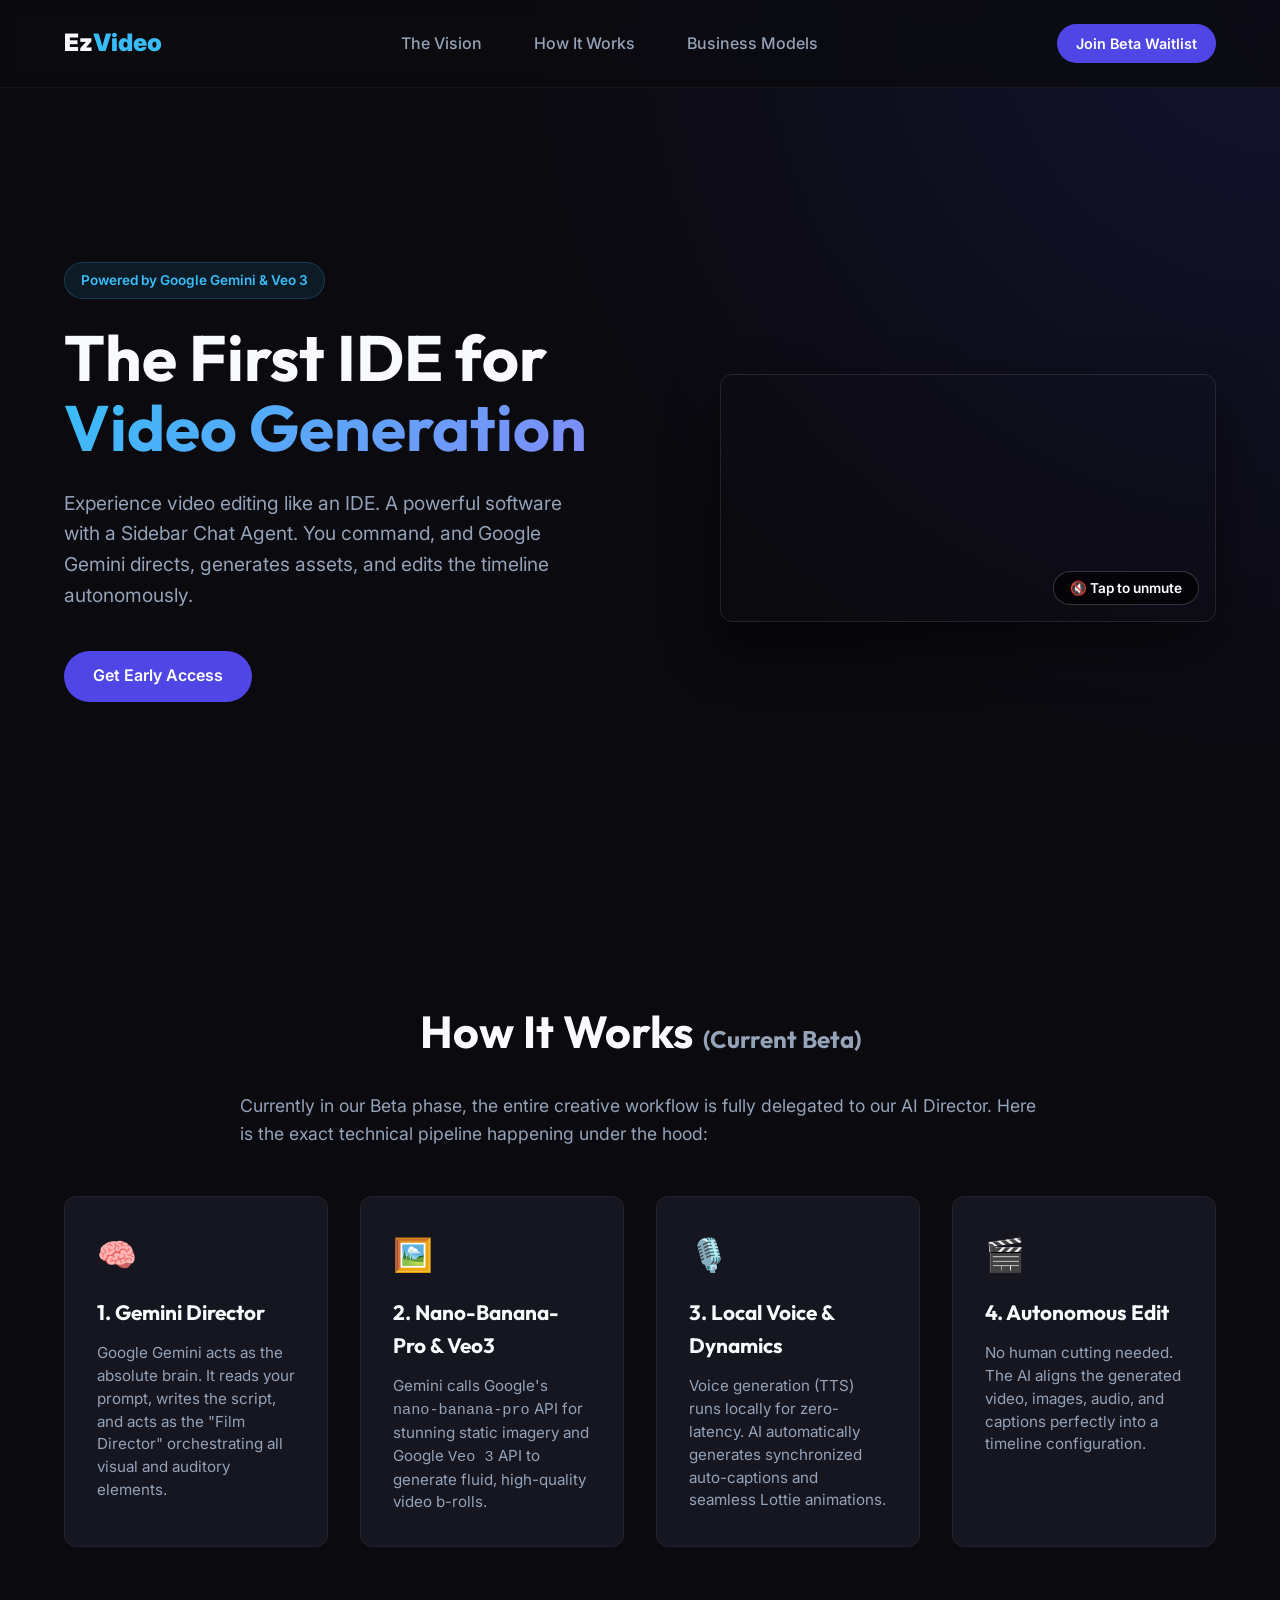
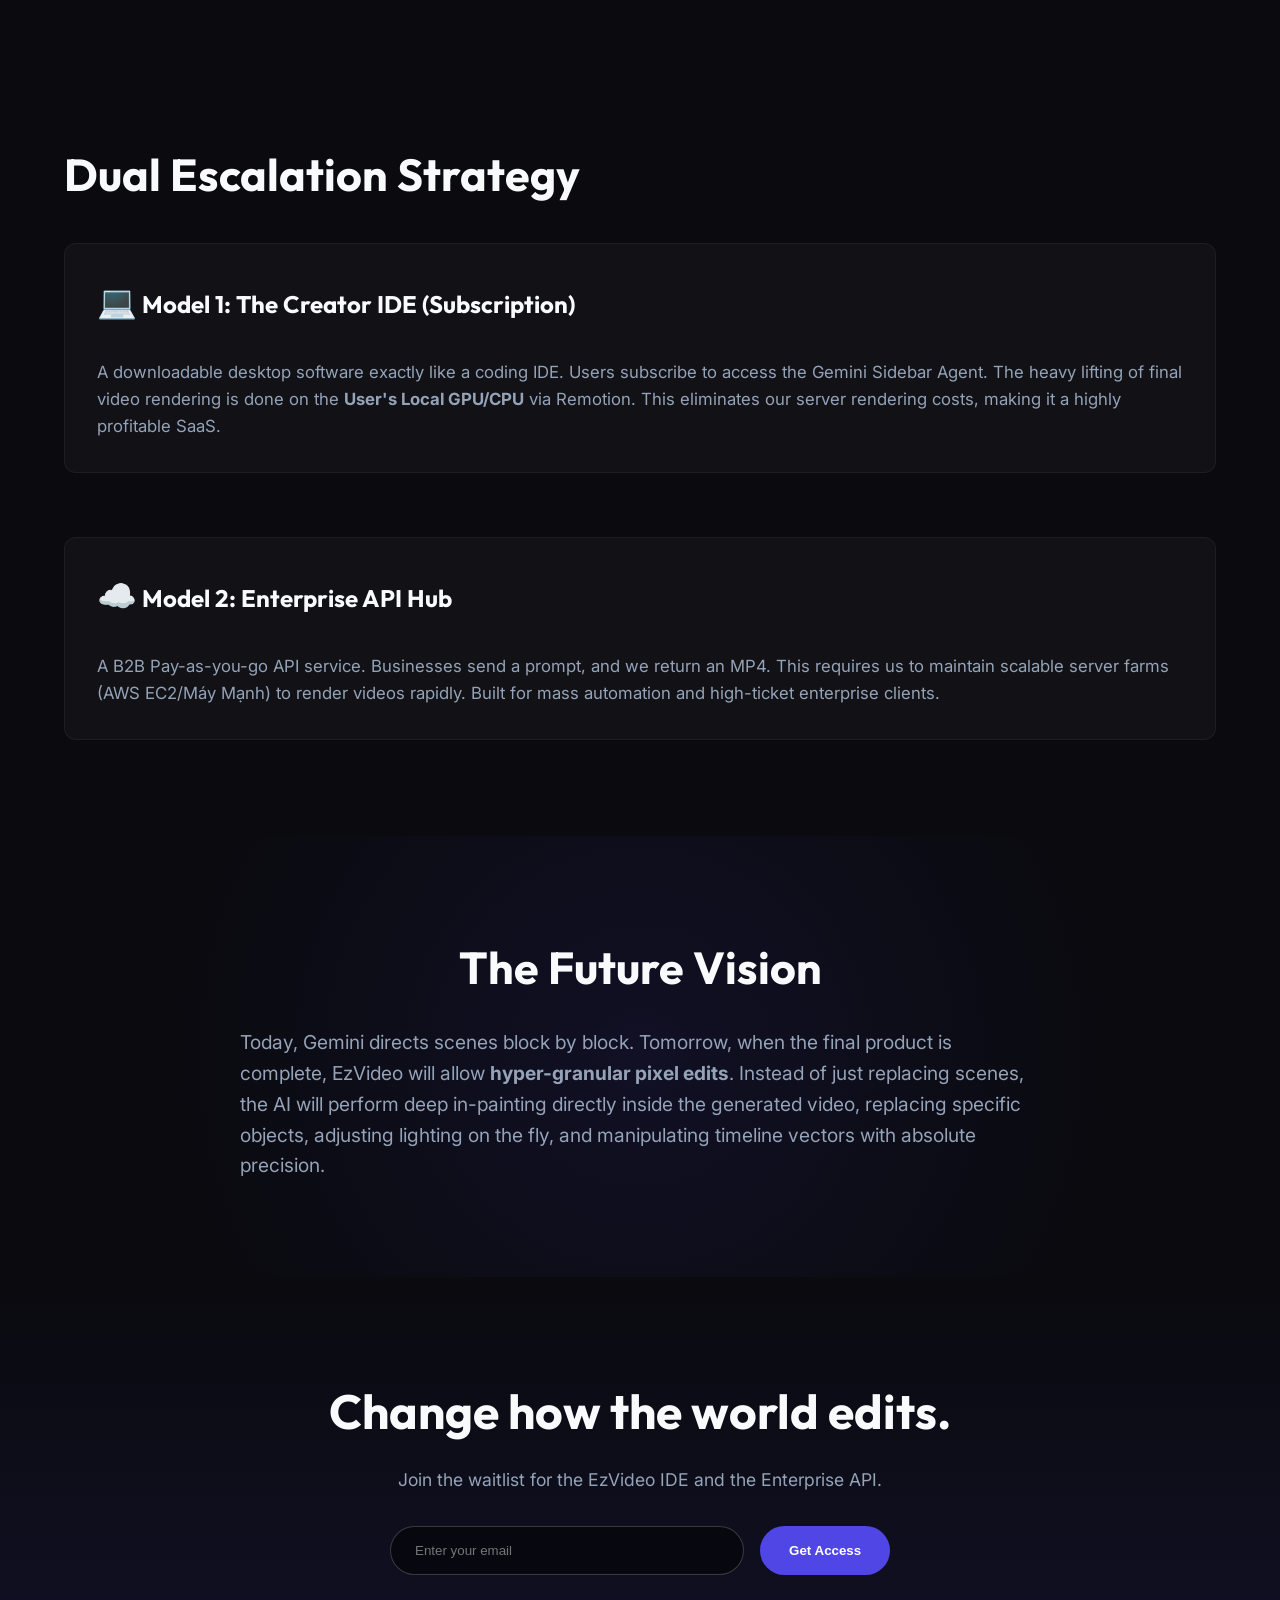
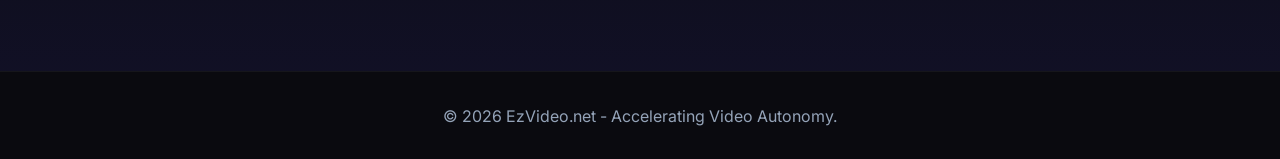
==== index.html @ f6817c43 "feat: EzVideo landing page with R2 CDN video" ====
<!DOCTYPE html>
<html lang="en">
<head>
    <meta charset="UTF-8">
    <meta name="viewport" content="width=device-width, initial-scale=1.0">
    <title>EzVideo | The Autonomous Video Editing Agent</title>
    <meta name="description" content="EzVideo is an AI-first IDE for video creation. Powered exactly by Google Gemini, Veo3, and Nano-Banana-Pro.">
    <link rel="stylesheet" href="style.css">
    <link href="https://fonts.googleapis.com/css2?family=Inter:wght@300;400;600;800&family=Outfit:wght@700;900&display=swap" rel="stylesheet">
</head>
<body>
    <nav class="navbar">
        <div class="logo">Ez<span>Video</span></div>
        <div class="nav-links">
            <a href="#vision">The Vision</a>
            <a href="#how-it-works">How It Works</a>
            <a href="#business">Business Models</a>
        </div>
        <a href="#download" class="btn-primary small">Join Beta Waitlist</a>
    </nav>

    <header class="hero">
        <div class="hero-content">
            <div class="badge">Powered by Google Gemini & Veo 3</div>
            <h1 class="hero-title">The First IDE for <span class="gradient-text">Video Generation</span></h1>
            <p class="hero-subtitle">Experience video editing like an IDE. A powerful software with a Sidebar Chat Agent. You command, and Google Gemini directs, generates assets, and edits the timeline autonomously.</p>
            <div class="hero-cta">
                <a href="#download" class="btn-primary">Get Early Access</a>
            </div>
        </div>
        <div class="hero-visual" style="max-width: 1000px; width: 100%; border-radius: 12px; overflow: hidden; box-shadow: 0 25px 50px rgba(0,0,0,0.5); border: 1px solid rgba(255,255,255,0.1); margin: 0 auto; display: block; margin-top: 2rem; position: relative;">
            <video id="pitchVideo" src="https://pub-db1451f7ad144271af23c9289cbafdad.r2.dev/ezvideo-pitch.mp4" autoplay loop muted playsinline style="width: 100%; height: auto; display: block;"></video>
            <!-- Click-to-unmute overlay -->
            <button id="muteToggle" onclick="toggleMute()" style="
                position: absolute;
                bottom: 16px;
                right: 16px;
                background: rgba(0,0,0,0.6);
                backdrop-filter: blur(8px);
                border: 1px solid rgba(255,255,255,0.2);
                color: #fff;
                padding: 8px 16px;
                border-radius: 20px;
                font-size: 0.85rem;
                font-family: 'Inter', sans-serif;
                font-weight: 600;
                cursor: pointer;
                display: flex;
                align-items: center;
                gap: 6px;
                transition: background 0.2s;
                z-index: 10;
            ">
                🔇 Tap to unmute
            </button>
        </div>
    </header>

    <!-- HOW IT WORKS (BETA) -->
    <section id="how-it-works" class="features">
        <h2 class="section-title">How It Works <span style="font-size:1.5rem; color:var(--text-muted);">(Current Beta)</span></h2>
        <p style="color: var(--text-muted); max-width: 800px; margin: 0 auto 3rem; font-size: 1.1rem;">
            Currently in our Beta phase, the entire creative workflow is fully delegated to our AI Director. Here is the exact technical pipeline happening under the hood:
        </p>
        <div class="feature-grid">
            <div class="feature-card">
                <div class="icon">🧠</div>
                <h3>1. Gemini Director</h3>
                <p>Google Gemini acts as the absolute brain. It reads your prompt, writes the script, and acts as the "Film Director" orchestrating all visual and auditory elements.</p>
            </div>
            <div class="feature-card">
                <div class="icon">🖼️</div>
                <h3>2. Nano-Banana-Pro & Veo3</h3>
                <p>Gemini calls Google's <code>nano-banana-pro</code> API for stunning static imagery and Google <code>Veo 3</code> API to generate fluid, high-quality video b-rolls.</p>
            </div>
            <div class="feature-card">
                <div class="icon">🎙️</div>
                <h3>3. Local Voice & Dynamics</h3>
                <p>Voice generation (TTS) runs locally for zero-latency. AI automatically generates synchronized auto-captions and seamless Lottie animations.</p>
            </div>
            <div class="feature-card">
                <div class="icon">🎬</div>
                <h3>4. Autonomous Edit</h3>
                <p>No human cutting needed. The AI aligns the generated video, images, audio, and captions perfectly into a timeline configuration.</p>
            </div>
        </div>
    </section>

    <!-- BUSINESS MODELS -->
    <section id="business" class="technology" style="flex-direction: column; align-items: flex-start;">
        <h2 class="section-title left" style="margin-bottom: 2rem;">Dual Escalation Strategy</h2>
        <div style="display: flex; gap: 4rem; width: 100%; flex-wrap: wrap;">
            <div class="tech-content" style="background: rgba(255,255,255,0.03); padding: 2rem; border-radius: 12px; border: 1px solid rgba(255,255,255,0.05);">
                <h3><span class="icon">💻</span> Model 1: The Creator IDE (Subscription)</h3>
                <p>A downloadable desktop software exactly like a coding IDE. Users subscribe to access the Gemini Sidebar Agent. The heavy lifting of final video rendering is done on the <strong>User's Local GPU/CPU</strong> via Remotion. This eliminates our server rendering costs, making it a highly profitable SaaS.</p>
            </div>
            <div class="tech-content" style="background: rgba(255,255,255,0.03); padding: 2rem; border-radius: 12px; border: 1px solid rgba(255,255,255,0.05);">
                <h3><span class="icon">☁️</span> Model 2: Enterprise API Hub</h3>
                <p>A B2B Pay-as-you-go API service. Businesses send a prompt, and we return an MP4. This requires us to maintain scalable server farms (AWS EC2/Máy Mạnh) to render videos rapidly. Built for mass automation and high-ticket enterprise clients.</p>
            </div>
        </div>
    </section>

    <!-- THE FUTURE VISION -->
    <section id="vision" class="features" style="background: radial-gradient(circle at center, rgba(79,70,229,0.1), transparent 70%);">
        <h2 class="section-title">The Future Vision</h2>
        <p style="color: var(--text-muted); max-width: 800px; margin: 0 auto; font-size: 1.2rem;">
            Today, Gemini directs scenes block by block. Tomorrow, when the final product is complete, EzVideo will allow <strong>hyper-granular pixel edits</strong>. Instead of just replacing scenes, the AI will perform deep in-painting directly inside the generated video, replacing specific objects, adjusting lighting on the fly, and manipulating timeline vectors with absolute precision.
        </p>
    </section>

    <!-- CTA -->
    <section id="download" class="cta-section">
        <h2>Change how the world edits.</h2>
        <p>Join the waitlist for the EzVideo IDE and the Enterprise API.</p>
        <form class="waitlist-form" onsubmit="event.preventDefault(); alert('We will contact you soon!');">
            <input type="email" placeholder="Enter your email" required>
            <button type="submit" class="btn-primary">Get Access</button>
        </form>
    </section>

    <footer>
        <p>&copy; 2026 EzVideo.net - Accelerating Video Autonomy.</p>
    </footer>

    <script src="script.js"></script>
</body>
</html>
---- style.css ----
:root {
    --bg-color: #0a0a0f;
    --surface-color: #161621;
    --primary-color: #4f46e5;
    --primary-hover: #6366f1;
    --text-main: #f8fafc;
    --text-muted: #94a3b8;
    --gradient-start: #38bdf8;
    --gradient-end: #818cf8;
}

* { margin: 0; padding: 0; box-sizing: border-box; }

body {
    font-family: 'Inter', sans-serif;
    background-color: var(--bg-color);
    color: var(--text-main);
    line-height: 1.6;
    overflow-x: hidden;
}

h1, h2, h3 { font-family: 'Outfit', sans-serif; }

.gradient-text {
    background: linear-gradient(135deg, var(--gradient-start), var(--gradient-end));
    -webkit-background-clip: text;
    -webkit-text-fill-color: transparent;
}

/* Navbar */
.navbar {
    display: flex; justify-content: space-between; align-items: center;
    padding: 1.5rem 5%; background: rgba(10, 10, 15, 0.8);
    backdrop-filter: blur(10px); position: fixed; width: 100%; z-index: 100;
    border-bottom: 1px solid rgba(255,255,255,0.05);
}
.logo { font-size: 1.5rem; font-weight: 900; }
.logo span { color: var(--gradient-start); }
.nav-links a { color: var(--text-muted); text-decoration: none; margin: 0 1.5rem; font-weight: 500; transition: 0.3s; }
.nav-links a:hover { color: var(--text-main); }

/* Buttons */
.btn-primary {
    background: var(--primary-color); color: white; padding: 0.8rem 1.8rem;
    border-radius: 50px; text-decoration: none; font-weight: 600; border: none; cursor: pointer; transition: 0.3s;
}
.btn-primary:hover { background: var(--primary-hover); box-shadow: 0 0 20px rgba(79, 70, 229, 0.4); }
.btn-secondary { background: rgba(255,255,255,0.1); color: white; padding: 0.8rem 1.8rem; border-radius: 50px; text-decoration: none; font-weight: 600; transition: 0.3s; }
.btn-secondary:hover { background: rgba(255,255,255,0.2); }
.btn-primary.small { padding: 0.5rem 1.2rem; font-size: 0.9rem; }

/* Hero */
.hero {
    min-height: 100vh; display: flex; align-items: center; justify-content: space-between;
    padding: 8rem 5% 4rem; gap: 4rem;
    background: radial-gradient(circle at top right, rgba(79, 70, 229, 0.15), transparent 50%);
}
.hero-content { flex: 1.2; }
.badge { display: inline-block; padding: 0.4rem 1rem; background: rgba(56, 189, 248, 0.1); color: var(--gradient-start); border-radius: 50px; font-size: 0.85rem; font-weight: 600; margin-bottom: 1.5rem; border: 1px solid rgba(56, 189, 248, 0.2); }
.hero-title { font-size: 4rem; line-height: 1.1; margin-bottom: 1.5rem; }
.hero-subtitle { font-size: 1.2rem; color: var(--text-muted); margin-bottom: 2.5rem; max-width: 90%; }
.hero-cta { display: flex; gap: 1rem; }
.hero-visual { flex: 1; perspective: 1000px; }

/* Mockup */
.software-mockup {
    background: #1e1e2d; border-radius: 12px; border: 1px solid rgba(255,255,255,0.1);
    box-shadow: 0 25px 50px -12px rgba(0,0,0,0.5); overflow: hidden;
    transform: rotateY(-5deg) rotateX(2deg); transition: 0.5s;
}
.software-mockup:hover { transform: rotateY(0) rotateX(0); }
.mockup-header { background: rgba(0,0,0,0.5); padding: 0.8rem 1rem; display: flex; align-items: center; gap: 0.5rem; border-bottom: 1px solid rgba(255,255,255,0.05); }
.dot { width: 12px; height: 12px; border-radius: 50%; }
.dot.red { background: #ff5f56; } .dot.yellow { background: #ffbd2e; } .dot.green { background: #27c93f; }
.mockup-title { color: #888; font-size: 0.8rem; margin-left: auto; margin-right: auto; font-family: monospace;}

.mockup-body { display: flex; height: 380px; }
.sidebar { width: 45%; background: rgba(0,0,0,0.2); border-right: 1px solid rgba(255,255,255,0.05); padding: 1rem; display: flex; flex-direction: column; gap: 1rem; overflow-y: auto;}
.chat-bubble { padding: 0.8rem; border-radius: 8px; font-size: 0.85rem; line-height: 1.4;}
.chat-bubble.ai { background: rgba(79, 70, 229, 0.15); color: #cbd5e1; border-left: 3px solid var(--primary-color);}
.chat-bubble.user { background: rgba(255,255,255,0.05); text-align: right; align-self: flex-end; color: #fff;}

.timeline-area { flex: 1; display: flex; flex-direction: column; background: #161621;}
.video-preview { flex: 2; background: #000; border-bottom: 1px solid rgba(255,255,255,0.05); display: flex; align-items: center; justify-content: center;}
.play-btn { width: 40px; height: 40px; background: rgba(255,255,255,0.2); border-radius: 50%; display: flex; align-items: center; justify-content: center; color: white; padding-left: 3px; cursor: pointer;}
.timeline-tracks { flex: 1.2; padding: 1rem; display: flex; flex-direction: column; gap: 0.8rem; background: rgba(0,0,0,0.3);}
.track { height: 24px; border-radius: 4px; background: rgba(255,255,255,0.05); width: 100%; position: relative; display: flex; align-items: center;}
.track span { font-size: 0.65rem; color: #fff; z-index: 2; position: absolute; left: 10px; opacity: 0.8;}
.track::after { content:''; position:absolute; height:100%; border-radius:4px; z-index: 1;}
.block-1::after { width: 80%; left: 5%; background: linear-gradient(90deg, #4f46e5, #818cf8); opacity: 0.5;}
.block-2::after { width: 60%; left: 15%; background: linear-gradient(90deg, #0ea5e9, #38bdf8); opacity: 0.5;}
.block-3::after { width: 90%; left: 0%; background: linear-gradient(90deg, #10b981, #34d399); opacity: 0.5;}

/* Sections */
.features, .technology { padding: 6rem 5%; }
.section-title { font-size: 2.8rem; margin-bottom: 1.5rem; text-align: center;}
.section-title.left { text-align: left; }

.feature-grid { display: grid; grid-template-columns: repeat(auto-fit, minmax(250px, 1fr)); gap: 2rem; }
.feature-card { background: var(--surface-color); padding: 2rem; border-radius: 12px; border: 1px solid rgba(255,255,255,0.05); transition: 0.3s; }
.feature-card:hover { transform: translateY(-5px); border-color: rgba(255,255,255,0.1); }
.icon { font-size: 2rem; margin-bottom: 1rem; display: inline-block;}
.feature-card h3 { font-size: 1.3rem; margin-bottom: 0.8rem; }
.feature-card p { color: var(--text-muted); font-size: 0.95rem; line-height: 1.5;}

.tech-content h3 { font-size: 1.5rem; margin-bottom: 1rem; color: var(--text-main);}
.tech-content p { color: var(--text-muted); font-size: 1.05rem;}

/* CTA */
.cta-section { padding: 6rem 5%; text-align: center; background: linear-gradient(0deg, rgba(79, 70, 229, 0.1) 0%, transparent 100%); }
.cta-section h2 { font-size: 3rem; margin-bottom: 1rem; }
.cta-section p { color: var(--text-muted); margin-bottom: 2rem; font-size: 1.1rem;}
.waitlist-form { display: flex; justify-content: center; gap: 1rem; max-width: 500px; margin: 0 auto; }
.waitlist-form input { flex: 1; padding: 1rem 1.5rem; border-radius: 50px; border: 1px solid rgba(255,255,255,0.2); background: rgba(0,0,0,0.5); color: white; outline: none; }
.waitlist-form input:focus { border-color: var(--primary-color); }

footer { text-align: center; padding: 2rem; border-top: 1px solid rgba(255,255,255,0.05); color: var(--text-muted); }

@media (max-width: 768px) {
    .hero { flex-direction: column; padding-top: 6rem;}
    .hero-title { font-size: 2.5rem; }
    .nav-links { display: none; }
    .software-mockup { transform: none; }
    .mockup-body { flex-direction: column; height: auto;}
    .sidebar { width: 100%; height: 250px;}
    .timeline-area { height: 300px;}
}
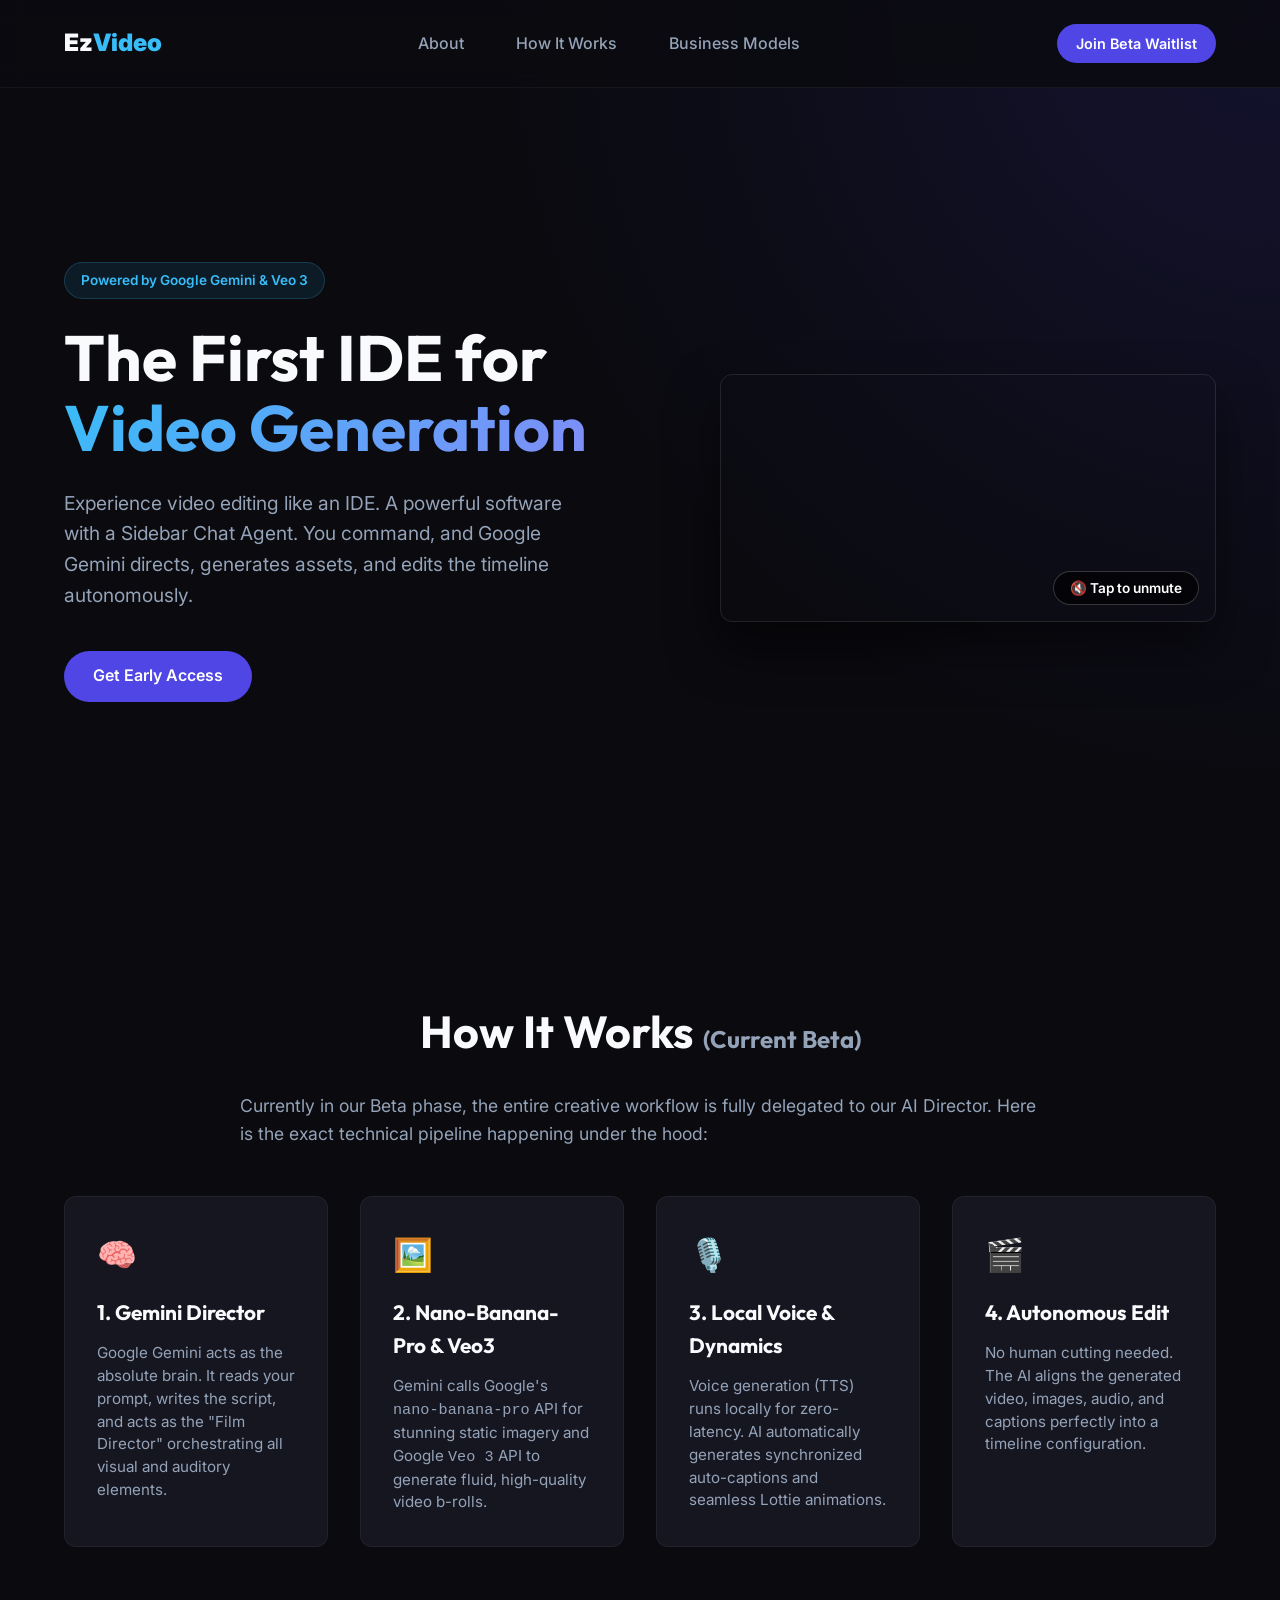
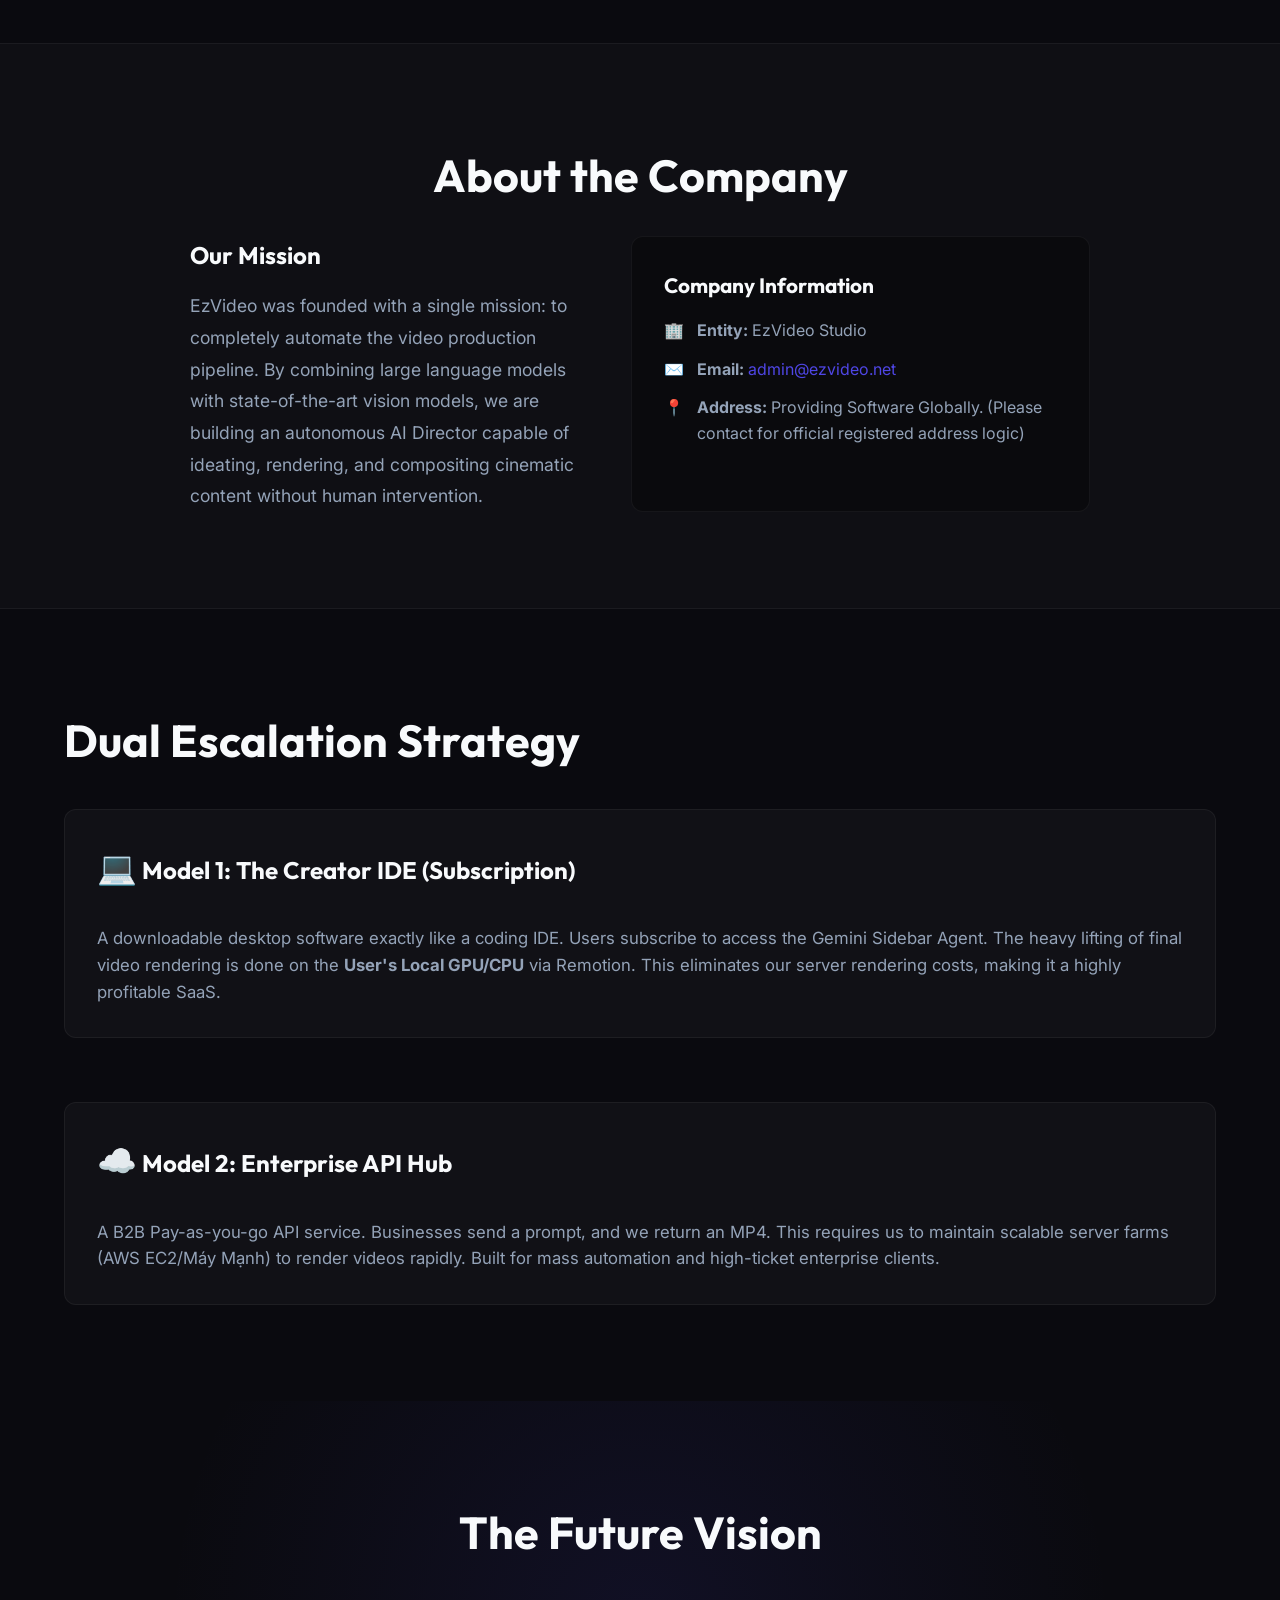
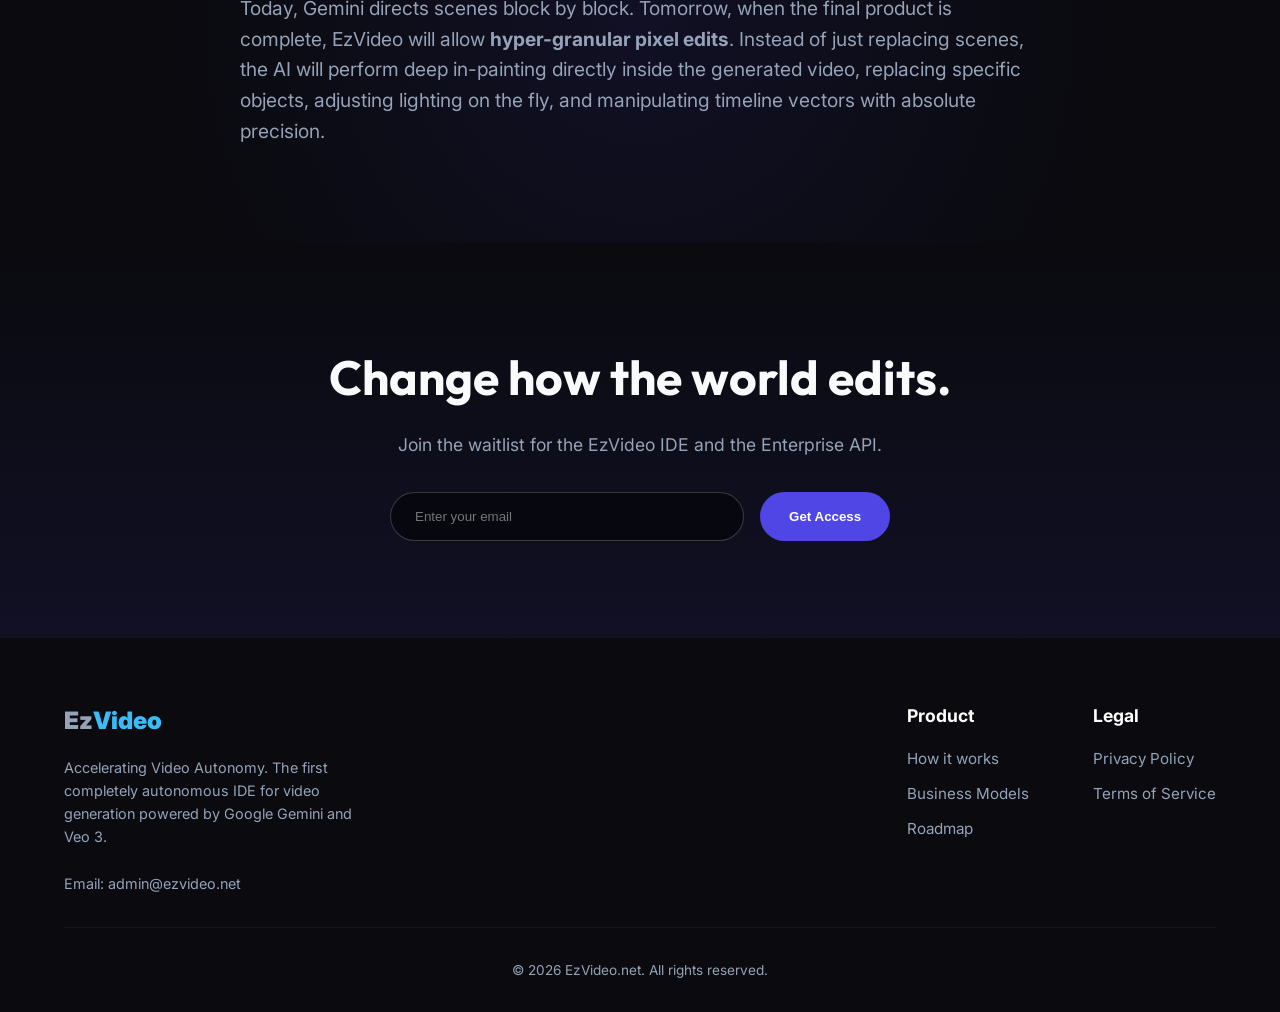
==== commit ea649975: "Update legal pages, company info and branding" ====
--- a/index.html
+++ b/index.html
@@ -12,7 +12,7 @@
     <nav class="navbar">
         <div class="logo">Ez<span>Video</span></div>
         <div class="nav-links">
-            <a href="#vision">The Vision</a>
+            <a href="#about">About</a>
             <a href="#how-it-works">How It Works</a>
             <a href="#business">Business Models</a>
         </div>
@@ -86,6 +86,36 @@
         </div>
     </section>
 
+    <!-- ABOUT THE COMPANY & CONTACT -->
+    <section id="about" class="features" style="background: rgba(255,255,255,0.02); border-top: 1px solid rgba(255,255,255,0.05); border-bottom: 1px solid rgba(255,255,255,0.05);">
+        <h2 class="section-title">About the Company</h2>
+        <div style="max-width: 900px; margin: 0 auto; display: flex; flex-wrap: wrap; gap: 3rem; justify-content: space-between;">
+            <div style="flex: 1; min-width: 300px;">
+                <h3 style="font-size: 1.5rem; margin-bottom: 1rem; color: var(--text-main);">Our Mission</h3>
+                <p style="color: var(--text-muted); font-size: 1.1rem; line-height: 1.8;">
+                    EzVideo was founded with a single mission: to completely automate the video production pipeline. By combining large language models with state-of-the-art vision models, we are building an autonomous AI Director capable of ideating, rendering, and compositing cinematic content without human intervention.
+                </p>
+            </div>
+            <div style="flex: 1; min-width: 300px; background: rgba(0,0,0,0.3); padding: 2rem; border-radius: 12px; border: 1px solid rgba(255,255,255,0.05);">
+                <h3 style="font-size: 1.3rem; margin-bottom: 1rem; color: var(--text-main);">Company Information</h3>
+                <ul style="list-style: none; padding: 0; display: flex; flex-direction: column; gap: 0.8rem; color: var(--text-muted); font-size: 1rem;">
+                    <li style="display: flex; gap: 0.8rem;">
+                        <span>🏢</span>
+                        <span><strong>Entity:</strong> EzVideo Studio</span>
+                    </li>
+                    <li style="display: flex; gap: 0.8rem;">
+                        <span>✉️</span>
+                        <span><strong>Email:</strong> <a href="mailto:admin@ezvideo.net" style="color: var(--primary-color); text-decoration: none;">admin@ezvideo.net</a></span>
+                    </li>
+                    <li style="display: flex; gap: 0.8rem;">
+                        <span>📍</span>
+                        <span><strong>Address:</strong> Providing Software Globally. (Please contact for official registered address logic)</span>
+                    </li>
+                </ul>
+            </div>
+        </div>
+    </section>
+
     <!-- BUSINESS MODELS -->
     <section id="business" class="technology" style="flex-direction: column; align-items: flex-start;">
         <h2 class="section-title left" style="margin-bottom: 2rem;">Dual Escalation Strategy</h2>
@@ -119,8 +149,38 @@
         </form>
     </section>
 
-    <footer>
-        <p>&copy; 2026 EzVideo.net - Accelerating Video Autonomy.</p>
+    <footer style="padding: 4rem 5% 2rem; border-top: 1px solid rgba(255,255,255,0.05); text-align: left;">
+        <div style="max-width: 1200px; margin: 0 auto; display: flex; flex-wrap: wrap; justify-content: space-between; gap: 2rem;">
+            <div style="flex: 1; min-width: 250px;">
+                <div class="logo" style="margin-bottom: 1rem;">Ez<span>Video</span></div>
+                <p style="color: var(--text-muted); font-size: 0.9rem; max-width: 300px;">
+                    Accelerating Video Autonomy. The first completely autonomous IDE for video generation powered by Google Gemini and Veo 3.
+                </p>
+                <div style="margin-top: 1.5rem; color: var(--text-muted); font-size: 0.9rem;">
+                    Email: admin@ezvideo.net
+                </div>
+            </div>
+            <div style="display: flex; gap: 4rem; flex-wrap: wrap;">
+                <div>
+                    <h4 style="color: white; margin-bottom: 1rem; font-size: 1.1rem;">Product</h4>
+                    <ul style="list-style: none; display: flex; flex-direction: column; gap: 0.6rem;">
+                        <li><a href="#how-it-works" style="color: var(--text-muted); text-decoration: none; font-size: 0.95rem;">How it works</a></li>
+                        <li><a href="#business" style="color: var(--text-muted); text-decoration: none; font-size: 0.95rem;">Business Models</a></li>
+                        <li><a href="#vision" style="color: var(--text-muted); text-decoration: none; font-size: 0.95rem;">Roadmap</a></li>
+                    </ul>
+                </div>
+                <div>
+                    <h4 style="color: white; margin-bottom: 1rem; font-size: 1.1rem;">Legal</h4>
+                    <ul style="list-style: none; display: flex; flex-direction: column; gap: 0.6rem;">
+                        <li><a href="privacy.html" style="color: var(--text-muted); text-decoration: none; font-size: 0.95rem;">Privacy Policy</a></li>
+                        <li><a href="terms.html" style="color: var(--text-muted); text-decoration: none; font-size: 0.95rem;">Terms of Service</a></li>
+                    </ul>
+                </div>
+            </div>
+        </div>
+        <div style="max-width: 1200px; margin: 2rem auto 0; padding-top: 2rem; border-top: 1px solid rgba(255,255,255,0.05); text-align: center; color: var(--text-muted); font-size: 0.85rem;">
+            &copy; 2026 EzVideo.net. All rights reserved.
+        </div>
     </footer>
 
     <script src="script.js"></script>
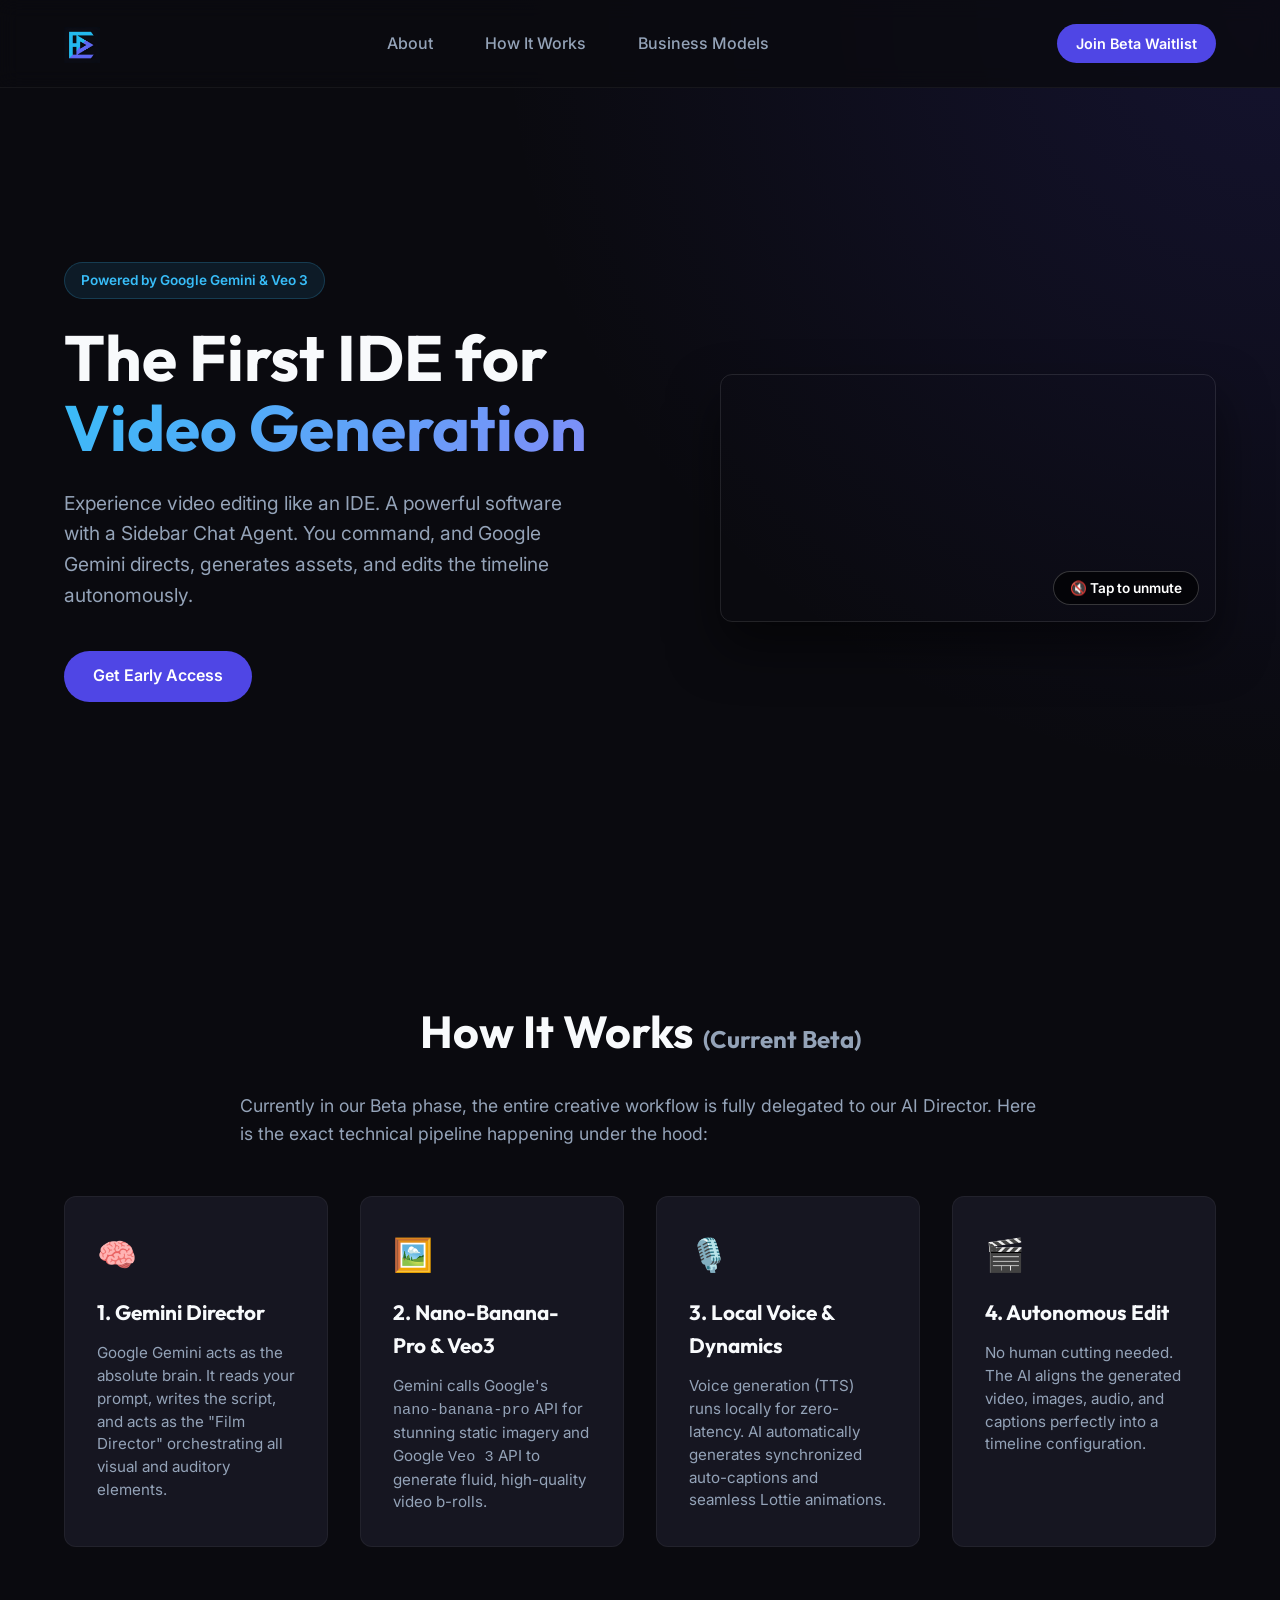
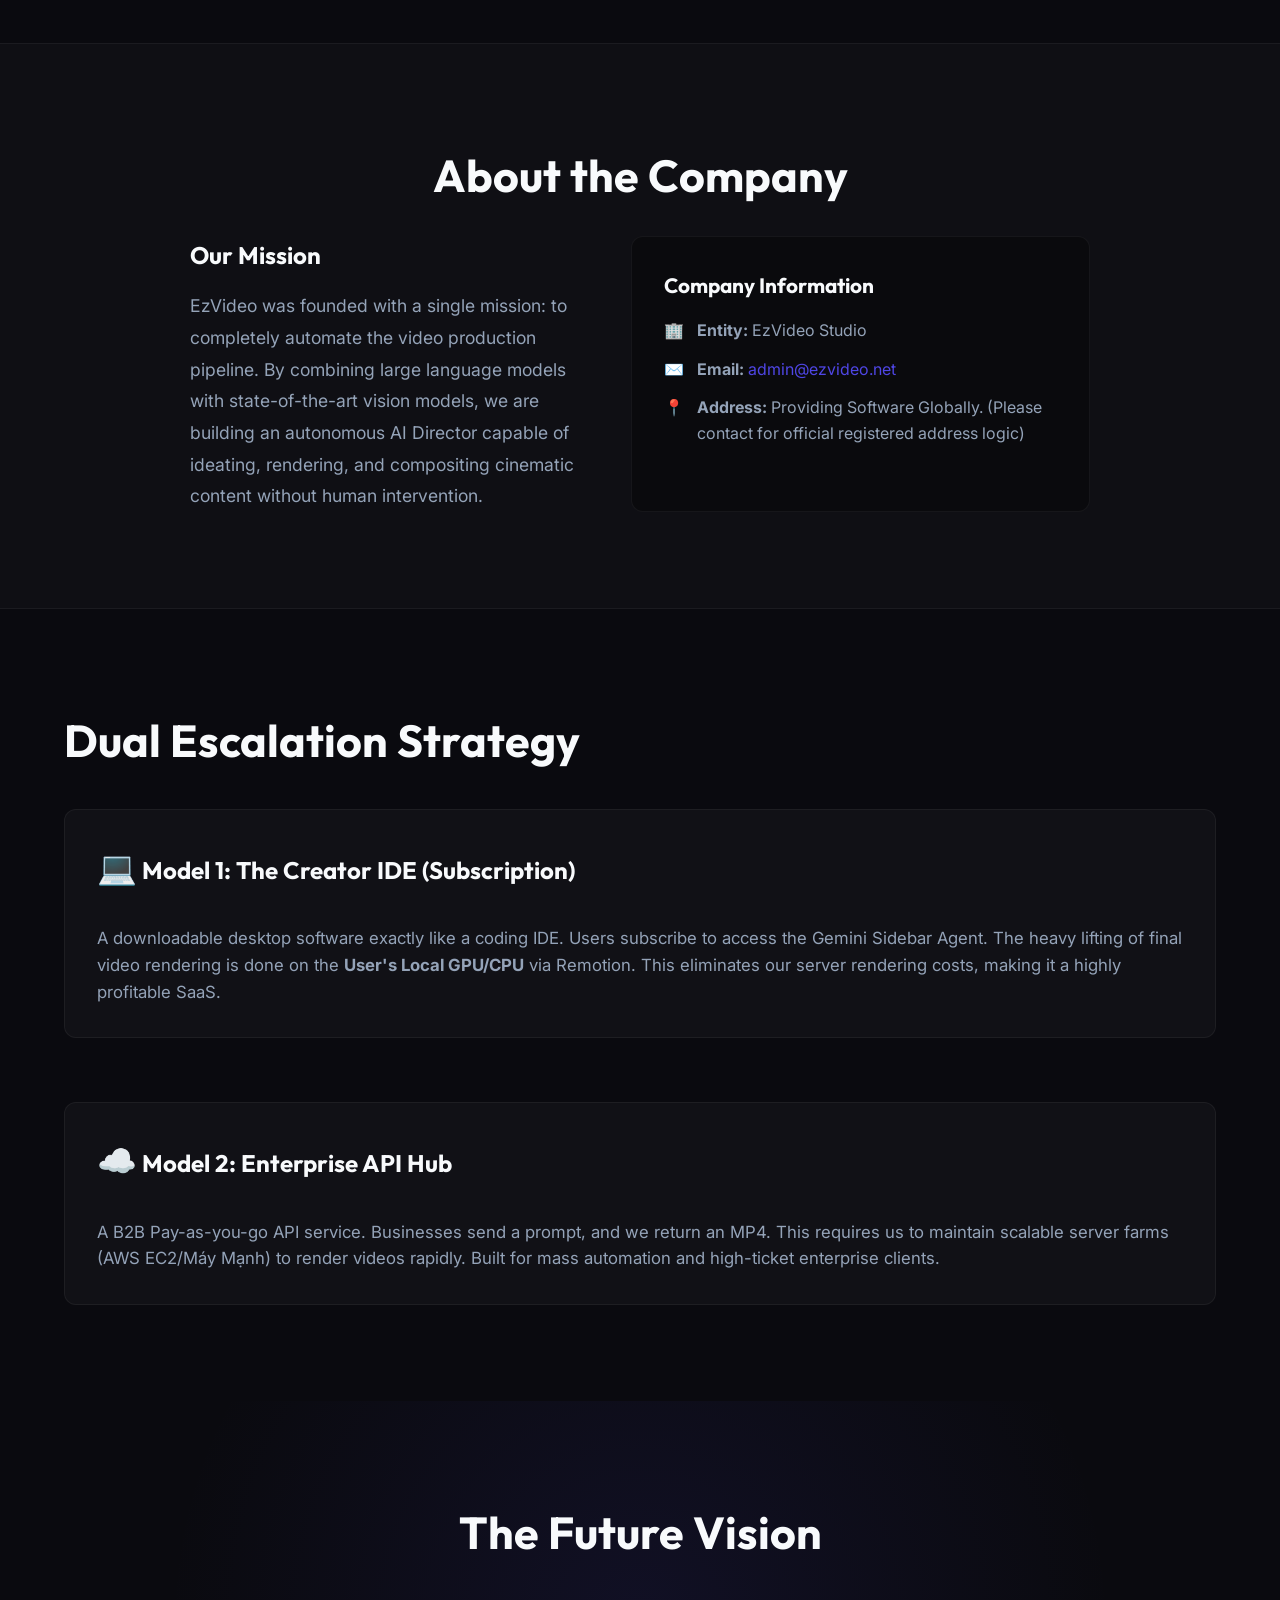
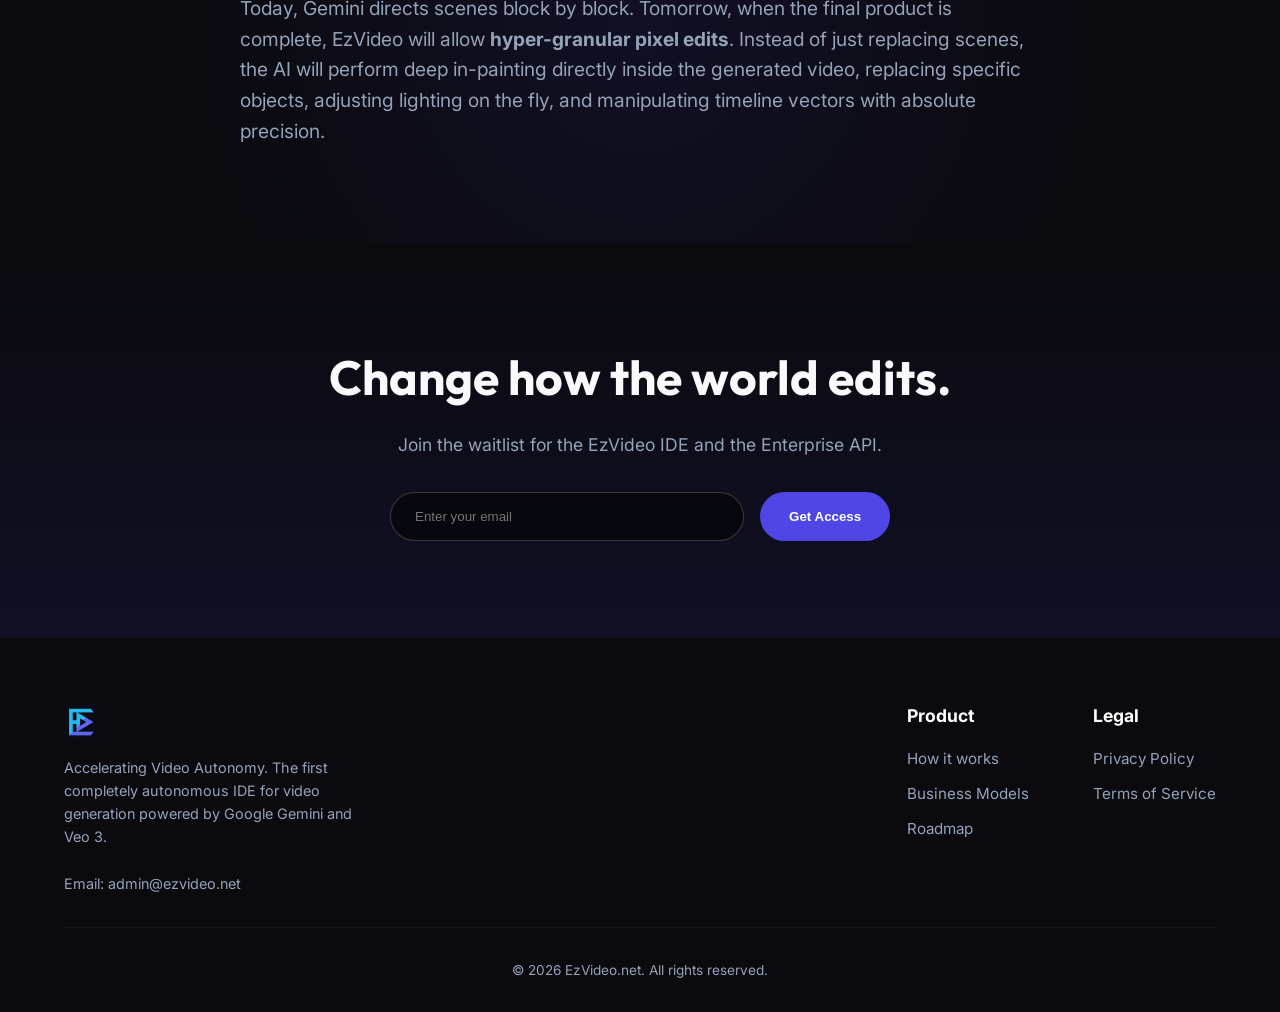
==== commit 7b10dc89: "Add custom user-designed logo instead of text logo" ====
--- a/index.html
+++ b/index.html
@@ -7,10 +7,11 @@
     <meta name="description" content="EzVideo is an AI-first IDE for video creation. Powered exactly by Google Gemini, Veo3, and Nano-Banana-Pro.">
     <link rel="stylesheet" href="style.css">
     <link href="https://fonts.googleapis.com/css2?family=Inter:wght@300;400;600;800&family=Outfit:wght@700;900&display=swap" rel="stylesheet">
+    <link rel="icon" type="image/png" href="favicon.png">
 </head>
 <body>
     <nav class="navbar">
-        <div class="logo">Ez<span>Video</span></div>
+        <div class="logo"><img src="logo.png" alt="EzVideo Logo" style="height: 36px; vertical-align: middle;"></div>
         <div class="nav-links">
             <a href="#about">About</a>
             <a href="#how-it-works">How It Works</a>
@@ -152,7 +153,7 @@
     <footer style="padding: 4rem 5% 2rem; border-top: 1px solid rgba(255,255,255,0.05); text-align: left;">
         <div style="max-width: 1200px; margin: 0 auto; display: flex; flex-wrap: wrap; justify-content: space-between; gap: 2rem;">
             <div style="flex: 1; min-width: 250px;">
-                <div class="logo" style="margin-bottom: 1rem;">Ez<span>Video</span></div>
+                <div class="logo" style="margin-bottom: 1rem;"><img src="logo.png" alt="EzVideo Logo" style="height: 36px; vertical-align: middle;"></div>
                 <p style="color: var(--text-muted); font-size: 0.9rem; max-width: 300px;">
                     Accelerating Video Autonomy. The first completely autonomous IDE for video generation powered by Google Gemini and Veo 3.
                 </p>
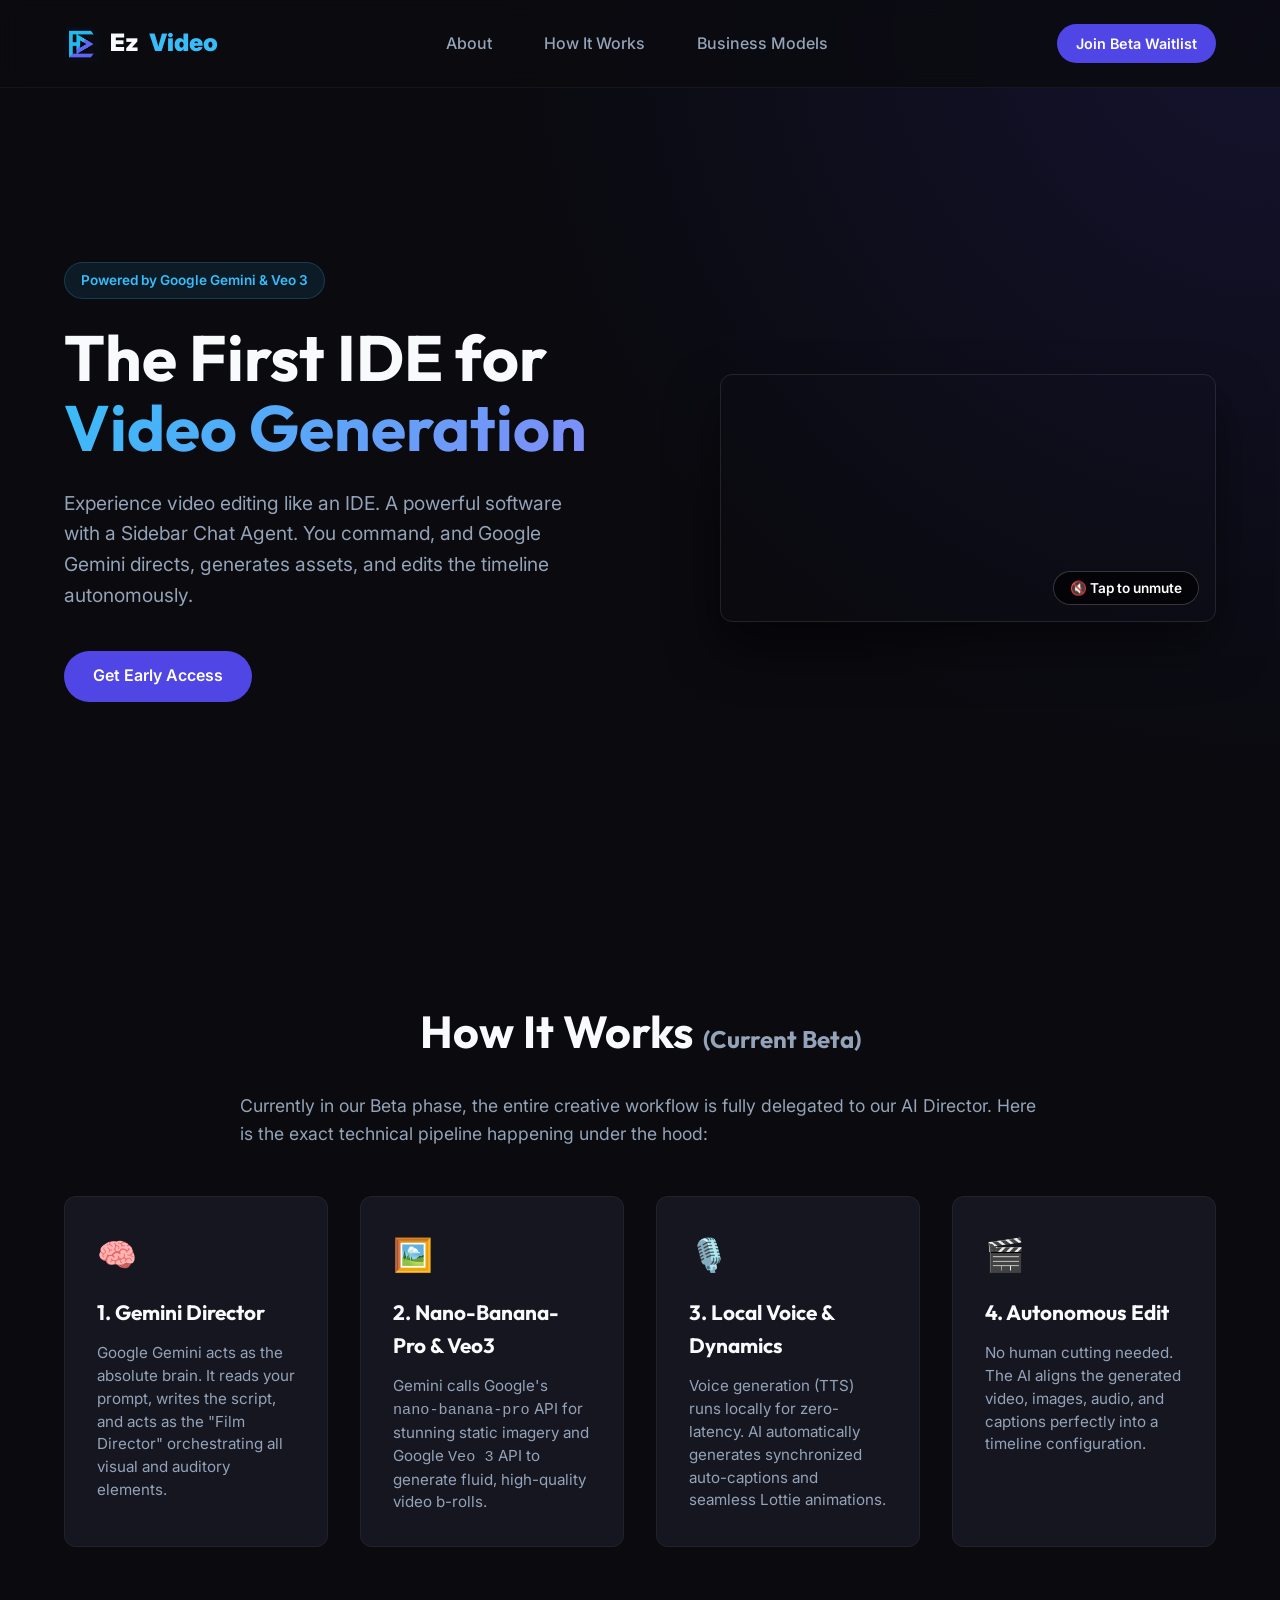
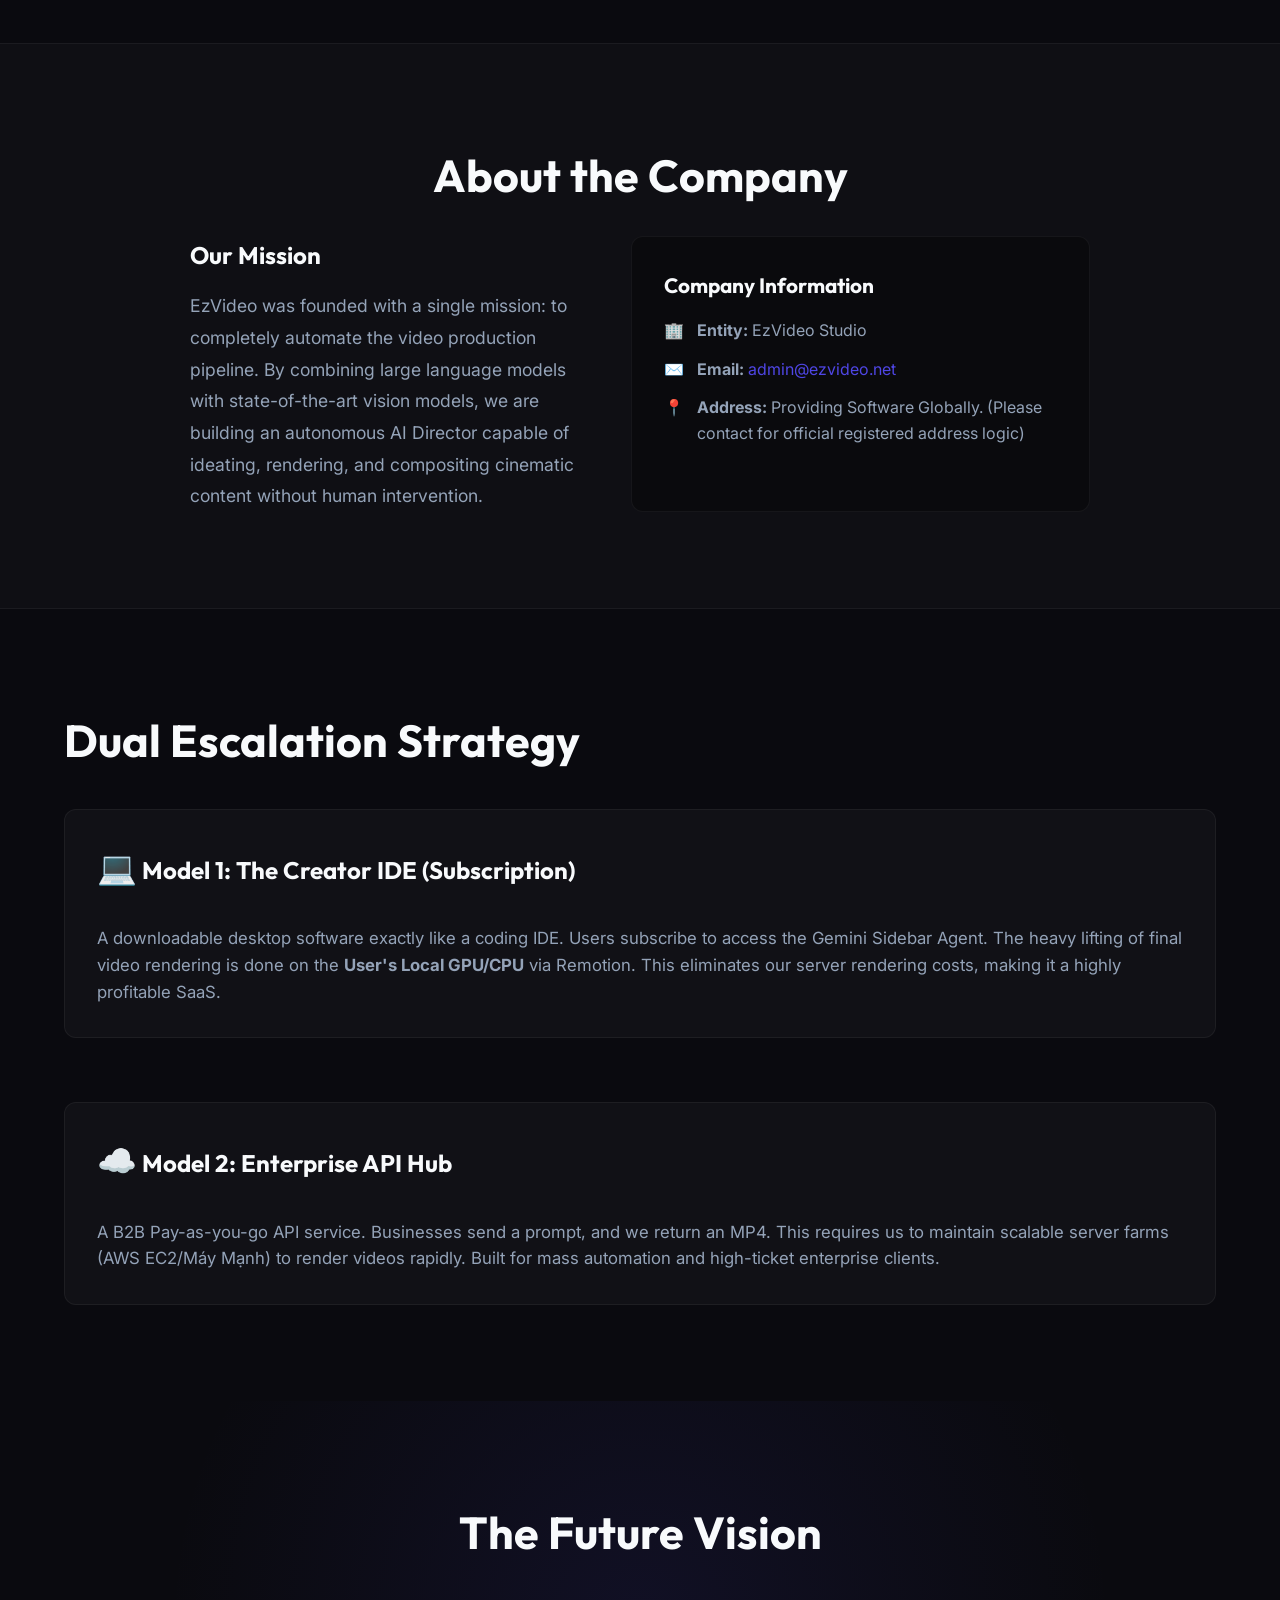
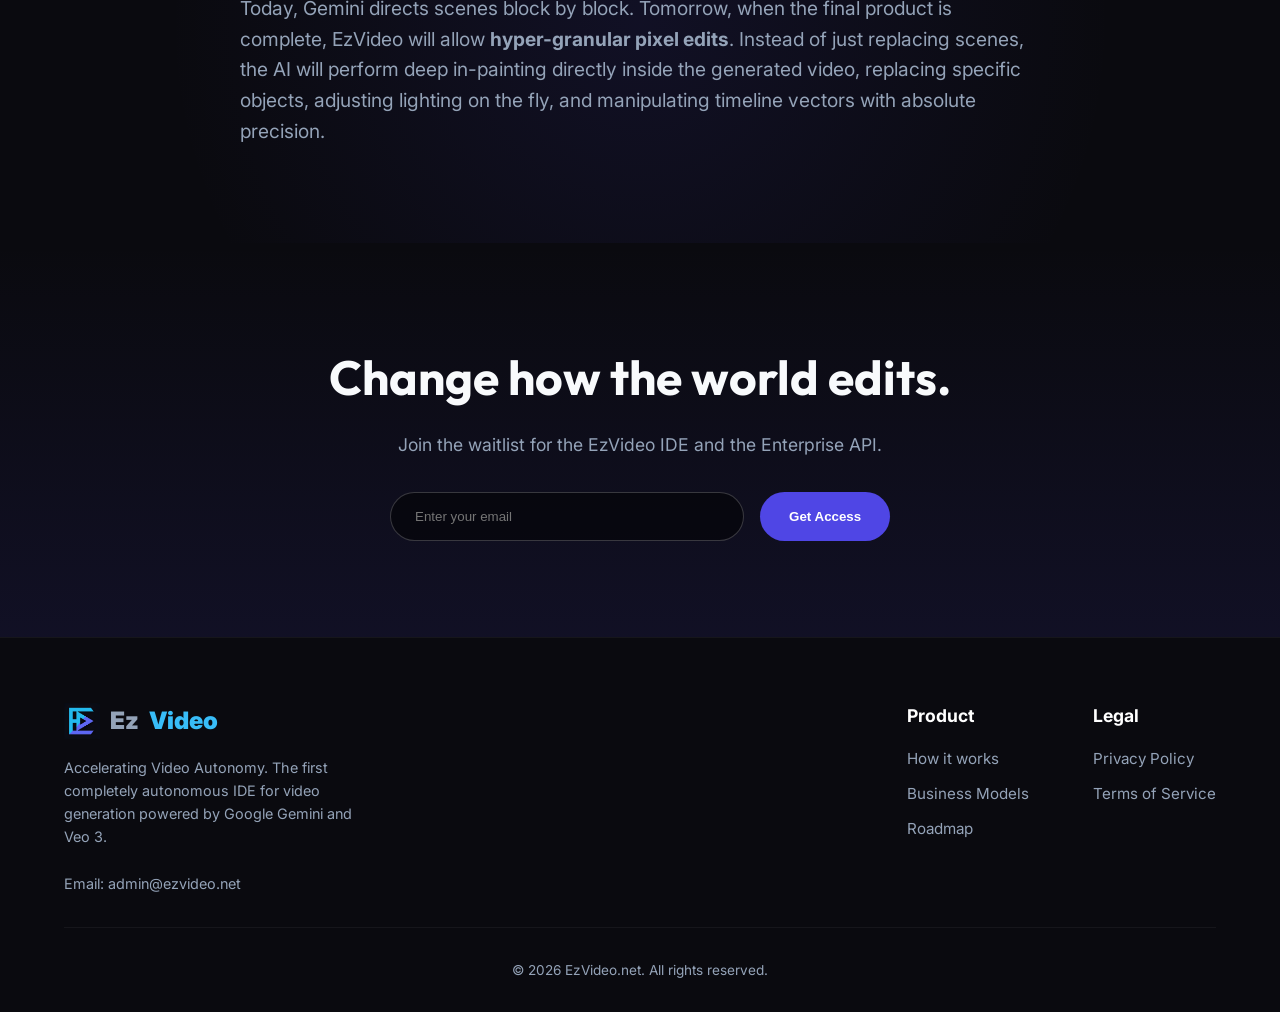
==== commit c4879812: "Restore text EzVideo next to custom logo" ====
--- a/index.html
+++ b/index.html
@@ -11,7 +11,7 @@
 </head>
 <body>
     <nav class="navbar">
-        <div class="logo"><img src="logo.png" alt="EzVideo Logo" style="height: 36px; vertical-align: middle;"></div>
+        <div class="logo" style="display: flex; align-items: center; gap: 10px;"><img src="logo.png" alt="EzVideo Logo" style="height: 36px;"> Ez<span>Video</span></div>
         <div class="nav-links">
             <a href="#about">About</a>
             <a href="#how-it-works">How It Works</a>
@@ -153,7 +153,7 @@
     <footer style="padding: 4rem 5% 2rem; border-top: 1px solid rgba(255,255,255,0.05); text-align: left;">
         <div style="max-width: 1200px; margin: 0 auto; display: flex; flex-wrap: wrap; justify-content: space-between; gap: 2rem;">
             <div style="flex: 1; min-width: 250px;">
-                <div class="logo" style="margin-bottom: 1rem;"><img src="logo.png" alt="EzVideo Logo" style="height: 36px; vertical-align: middle;"></div>
+                <div class="logo" style="margin-bottom: 1rem; display: flex; align-items: center; gap: 10px;"><img src="logo.png" alt="EzVideo Logo" style="height: 36px;"> Ez<span>Video</span></div>
                 <p style="color: var(--text-muted); font-size: 0.9rem; max-width: 300px;">
                     Accelerating Video Autonomy. The first completely autonomous IDE for video generation powered by Google Gemini and Veo 3.
                 </p>
